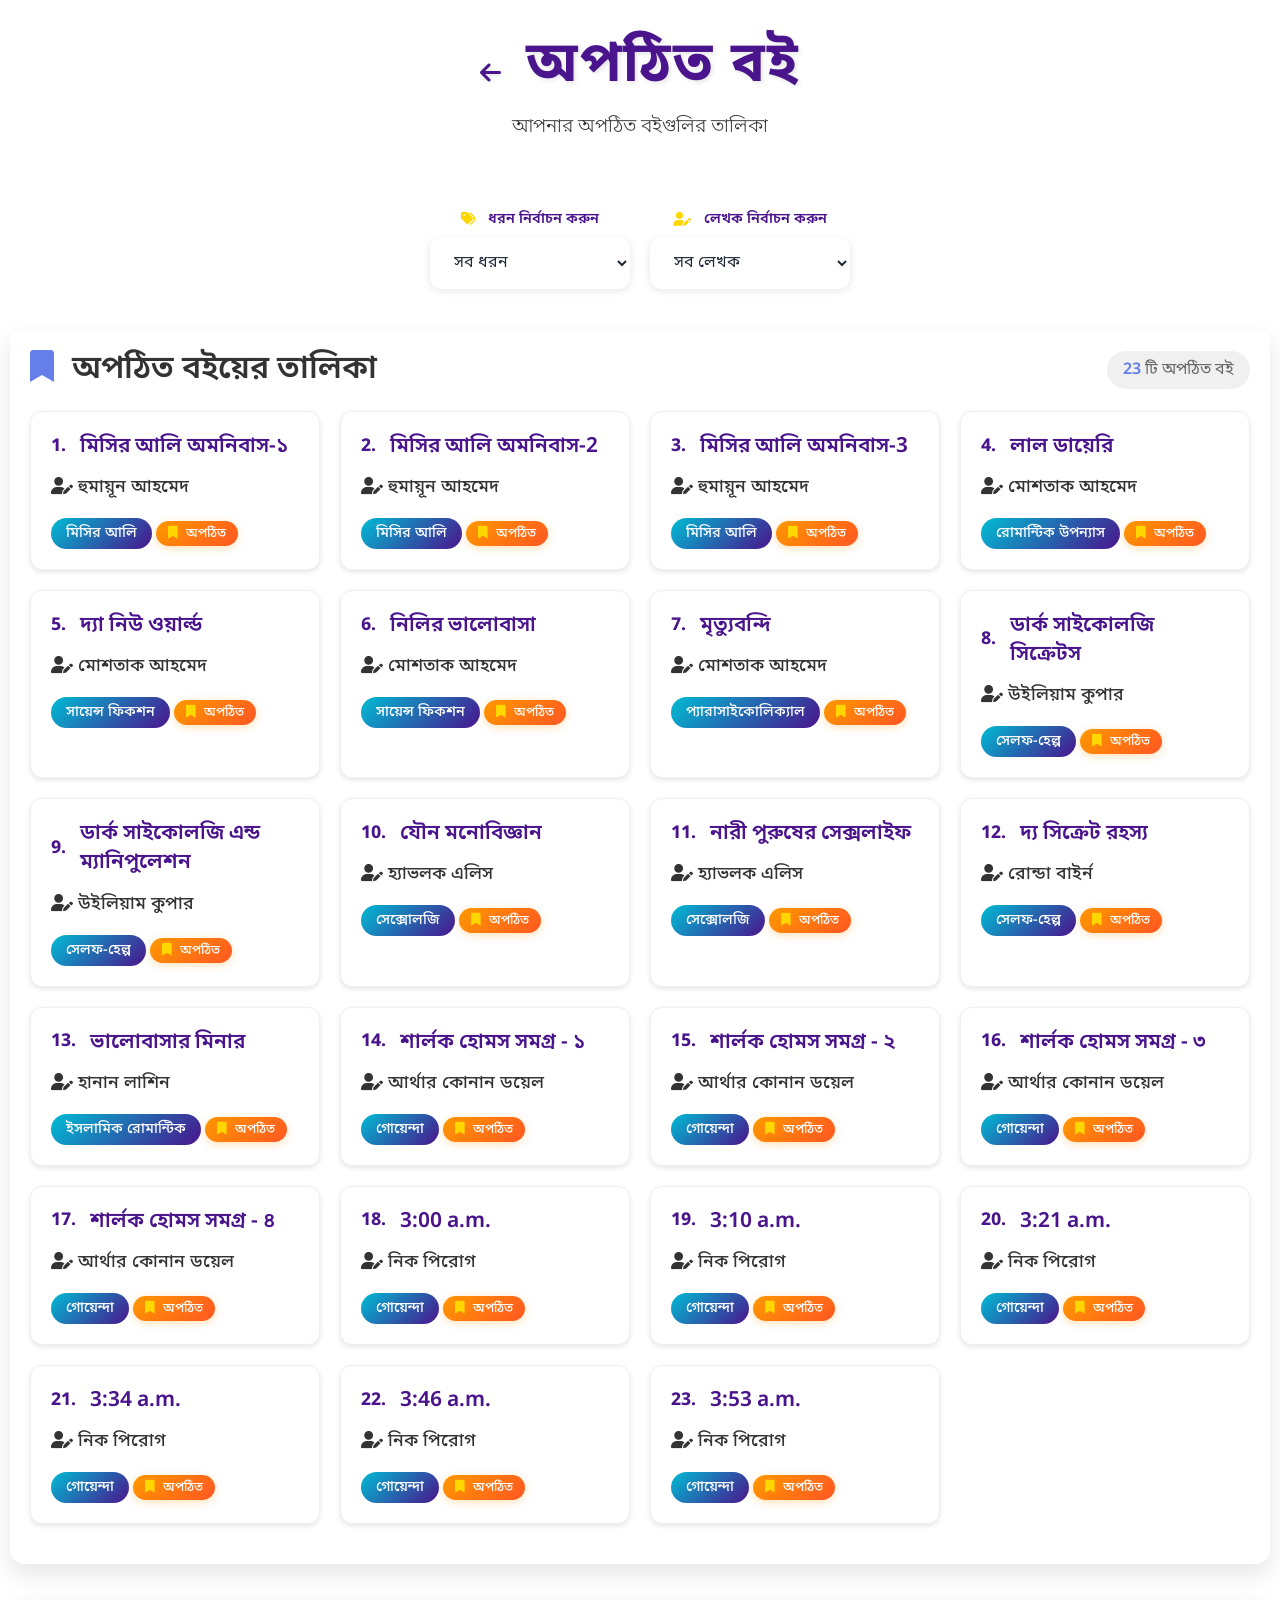
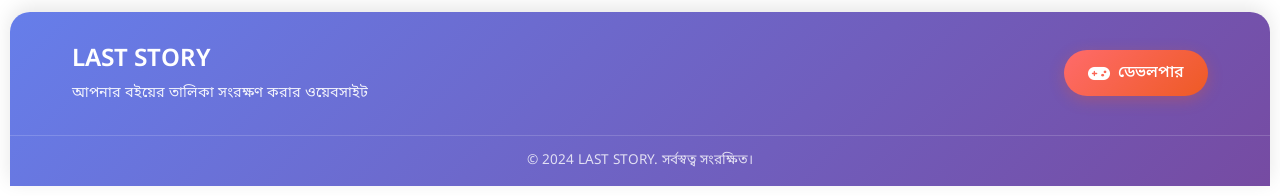
==== unread.html @ a029955f "Add files via upload" ====
<!DOCTYPE html>
<html lang="bn" translate="no">
<head>
    <meta charset="UTF-8">
    <meta name="viewport" content="width=device-width, initial-scale=1.0">
    <meta name="google" content="notranslate">
    <meta name="google-site-verification" content="notranslate">
    <meta name="theme-color" content="#6b46c1">
    <meta name="apple-mobile-web-app-capable" content="yes">
    <meta name="apple-mobile-web-app-status-bar-style" content="default">
    <meta name="apple-mobile-web-app-title" content="LAST STORY">
    <link rel="manifest" href="manifest.json">
    <link rel="apple-touch-icon" href="icons/icon-192x192.png">
    <title>LAST STORY</title>
    <link rel="stylesheet" href="style.css">
    <link href="https://fonts.googleapis.com/css2?family=Noto+Sans+Bengali:wght@300;400;500;600;700&display=swap" rel="stylesheet">
    <link rel="stylesheet" href="https://cdnjs.cloudflare.com/ajax/libs/font-awesome/6.0.0/css/all.min.css">
</head>
<body translate="no" class="notranslate">
    <div class="container notranslate">
        <!-- Header -->
        <header class="header">
            <h1 class="site-title">
                <a href="index.html" class="back-link">
                    <i class="fas fa-arrow-left"></i>
                </a>
                অপঠিত বই
            </h1>
            <p class="subtitle">আপনার অপঠিত বইগুলির তালিকা</p>
        </header>

        <!-- Filter Section -->
        <section class="filter-section">
            <div class="filter-container">
                <div class="filter-group">
                    <label for="genreFilter" class="filter-label">
                        <i class="fas fa-tags"></i>
                        ধরন নির্বাচন করুন
                    </label>
                    <select id="genreFilter" class="filter-select">
                        <option value="">সব ধরন</option>
                    </select>
                </div>

                <div class="filter-group">
                    <label for="authorFilter" class="filter-label">
                        <i class="fas fa-user-edit"></i>
                        লেখক নির্বাচন করুন
                    </label>
                    <select id="authorFilter" class="filter-select">
                        <option value="">সব লেখক</option>
                    </select>
                </div>
            </div>
        </section>

        <!-- Unread Book List Section -->
        <section class="book-section">
            <div class="book-header">
                <h2 class="section-title">
                    <i class="fas fa-bookmark"></i>
                    অপঠিত বইয়ের তালিকা
                </h2>
                <div class="book-count">
                    <span id="unreadBookCount">0</span> টি অপঠিত বই
                </div>
            </div>

            <div class="book-grid" id="unreadBookGrid">
                <!-- Unread books will be dynamically loaded here -->
            </div>

            <div class="no-books" id="noUnreadBooks" style="display: none;">
                <i class="fas fa-bookmark"></i>
                <p>কোন অপঠিত বই নেই</p>
            </div>
        </section>

        <!-- Footer -->
        <footer class="footer">
            <div class="footer-content">
                <div class="footer-section">
                    <h3>LAST STORY</h3>
                    <p>আপনার বইয়ের তালিকা সংরক্ষণ করার ওয়েবসাইট</p>
                </div>
                <div class="footer-section">
                    <a href="../games/index.html" class="developer-btn">
                        <i class="fas fa-gamepad"></i>
                        ডেভলপার
                    </a>
                </div>
            </div>
            <div class="footer-bottom">
                <p>&copy; 2024 LAST STORY. সর্বস্বত্ব সংরক্ষিত।</p>
            </div>
        </footer>
    </div>

    <script src="unreadbook.js"></script>
    <script src="unread-script.js"></script>
</body>
</html>
---- style.css ----
* {
    margin: 0;
    padding: 0;
    box-sizing: border-box;
}

.notranslate {
    -webkit-translate: none !important;
    -moz-translate: none !important;
    -ms-translate: none !important;
    -o-translate: none !important;
    translate: none !important;
}

body {
    font-family: 'Noto Sans Bengali', sans-serif;
    background: rgba(255, 255, 255, 0.95);
    min-height: 100vh;
    color: #333;
}

.container {
    max-width: 100%;
    margin: 0 auto;
    padding: 10px;
}

/* Header Styles */
.header {
    text-align: center;
    margin-bottom: 30px;
    padding: 20px 0;
}

.site-title {
    font-size: 3.5rem;
    font-weight: 700;
    color: #4A148C;
    text-shadow: 2px 2px 4px rgba(0,0,0,0.1);
    margin-bottom: 10px;
    letter-spacing: 2px;
    text-align: center;
}

.back-link {
    color: #4A148C;
    text-decoration: none;
    margin-right: 15px;
    font-size: 1.5rem;
    transition: all 0.3s ease;
}

.back-link:hover {
    color: #00BCD4;
    transform: scale(1.1);
}



.subtitle {
    font-size: 1.2rem;
    color: #333333;
    font-weight: 300;
}

/* Search Section */
.search-section {
    margin-bottom: 20px;
    padding: 20px;
}

.search-container {
    display: flex;
    justify-content: center;
}

.search-box {
    position: relative;
    width: 100%;
    max-width: 500px;
}

.search-icon {
    position: absolute;
    left: 20px;
    top: 50%;
    transform: translateY(-50%);
    color: #666;
    font-size: 1.2rem;
}

.search-input {
    width: 100%;
    padding: 18px 20px 18px 50px;
    border: none;
    border-radius: 12px;
    font-size: 1.1rem;
    font-family: 'Noto Sans Bengali', sans-serif;
    background: #ffffff;
    color: #1f2937;
    box-shadow: 0 2px 8px rgba(0,0,0,0.1);
    transition: all 0.3s ease;
}

.search-input:focus {
    outline: none;
    box-shadow: 0 4px 12px rgba(0,0,0,0.15);
}

/* Filter Section */
.filter-section {
    margin-bottom: 20px;
}

.filter-container {
    display: flex;
    gap: 20px;
    justify-content: center;
    flex-wrap: wrap;
    padding: 20px;
}

.unread-option {
    display: flex;
    justify-content: center;
    margin-top: 20px;
}

.unread-button {
    display: inline-flex;
    align-items: center;
    gap: 10px;
    background: linear-gradient(135deg, #00BCD4, #4A148C);
    color: white;
    padding: 12px 24px;
    border-radius: 25px;
    text-decoration: none;
    font-weight: 600;
    font-size: 1rem;
    transition: all 0.3s ease;
    box-shadow: 0 4px 15px rgba(0, 188, 212, 0.3);
}

.unread-button:hover {
    transform: translateY(-2px);
    box-shadow: 0 6px 20px rgba(0, 188, 212, 0.4);
}

.unread-button i {
    font-size: 1.1rem;
}

.filter-group {
    display: flex;
    flex-direction: column;
    align-items: center;
}

.filter-label {
    font-size: 0.9rem;
    color: #4A148C;
    margin-bottom: 8px;
    font-weight: 600;
    text-align: center;
    display: flex;
    align-items: center;
    gap: 8px;
}

.filter-label i {
    margin-right: 5px;
    color: #ffd700;
}

.filter-select {
    padding: 14px 20px;
    border: none;
    border-radius: 12px;
    font-size: 1rem;
    font-family: 'Noto Sans Bengali', sans-serif;
    background: #ffffff;
    color: #1f2937;
    box-shadow: 0 2px 8px rgba(0,0,0,0.1);
    cursor: pointer;
    transition: all 0.3s ease;
    min-width: 200px;
    position: relative;
}

.filter-select:focus {
    outline: none;
    box-shadow: 0 4px 12px rgba(0,0,0,0.15);
}

.filter-select:hover {
    box-shadow: 0 4px 12px rgba(0,0,0,0.15);
}

/* Book Section */
.book-section {
    background: rgba(255,255,255,0.9);
    border-radius: 15px;
    padding: 20px;
    box-shadow: 0 10px 25px rgba(0,0,0,0.1);
}

.book-header {
    display: flex;
    justify-content: space-between;
    align-items: center;
    margin-bottom: 20px;
    flex-wrap: wrap;
    gap: 15px;
}

.section-title {
    font-size: 2rem;
    color: #333;
    font-weight: 600;
}

.section-title i {
    margin-right: 10px;
    color: #667eea;
}

.book-count {
    font-size: 1rem;
    color: #666;
    background: #f0f0f0;
    padding: 8px 16px;
    border-radius: 20px;
}

.book-count span {
    font-weight: 600;
    color: #667eea;
}

/* Book Grid */
.book-grid {
    display: grid;
    grid-template-columns: repeat(auto-fill, minmax(280px, 1fr));
    gap: 20px;
    margin-bottom: 20px;
}

.book-card {
    background: #FFFFFF;
    border-radius: 12px;
    padding: 20px;
    box-shadow: 0px 2px 5px rgba(0,0,0,0.1);
    transition: all 0.3s ease;
    border: 1px solid #f0f0f0;
    position: relative;
}

.book-card:hover {
    transform: translateY(-2px);
    box-shadow: 0px 4px 10px rgba(0,0,0,0.15);
}



.book-title-container {
    display: flex;
    align-items: center;
    margin-bottom: 15px;
    gap: 10px;
}

.book-title {
    font-size: 1.3rem;
    font-weight: 600;
    color: #4A148C;
    margin: 0;
    line-height: 1.4;
}

.book-serial {
    display: inline-block;
    color: #4A148C;
    font-size: 1.1rem;
    font-weight: 700;
    margin-right: 4px;
    font-family: 'Noto Sans Bengali', sans-serif;
    line-height: 1;
    flex-shrink: 0;
}



.book-author {
    font-size: 1.1rem;
    color: #333333;
    margin-bottom: 12px;
    font-weight: 500;
}

.book-genre {
    display: inline-block;
    background: linear-gradient(135deg, #00BCD4, #4A148C);
    color: #fff;
    padding: 6px 15px;
    border-radius: 20px;
    font-size: 0.9rem;
    font-weight: 500;
}

.unread-status {
    display: inline-block;
    background: linear-gradient(135deg, #FF9800, #FF5722);
    color: white;
    padding: 4px 12px;
    border-radius: 15px;
    font-size: 0.8rem;
    font-weight: 500;
    margin-top: 10px;
    box-shadow: 0 2px 8px rgba(255, 152, 0, 0.3);
}

.unread-status i {
    margin-right: 5px;
    color: #FFD700;
}

/* No Books Message */
.no-books {
    text-align: center;
    padding: 60px 20px;
    color: #666;
}

.no-books i {
    font-size: 4rem;
    color: #ccc;
    margin-bottom: 20px;
}

.no-books p {
    font-size: 1.2rem;
}

/* Responsive Design */
@media (max-width: 1024px) {
    .book-grid {
        grid-template-columns: repeat(auto-fill, minmax(250px, 1fr));
        gap: 18px;
    }
    
    .book-card {
        padding: 18px;
    }
    
    .filter-container {
        gap: 20px;
    }
    
    .filter-select {
        min-width: 180px;
    }
    
    .book-serial {
        font-size: 1rem;
        margin-right: 4px;
    }
    
    .book-title-container {
        gap: 8px;
    }
}

@media (max-width: 768px) {
    .container {
        padding: 10px;
    }
    
    .site-title {
        font-size: 2.5rem;
        text-align: center;
    }
    
    .filter-container {
        flex-direction: row;
        align-items: center;
        gap: 15px;
    }
    
    .filter-select {
        min-width: 150px;
    }
    
    .unread-button {
        padding: 10px 20px;
        font-size: 0.9rem;
    }
    
    .book-header {
        flex-direction: column;
        text-align: center;
    }
    
    .book-grid {
        grid-template-columns: repeat(2, 1fr);
        gap: 15px;
    }
    
    .book-card {
        padding: 15px;
    }
    
    .book-serial {
        font-size: 1rem;
        margin-right: 3px;
    }
    
    .book-genre {
        font-size: 0.85rem;
        padding: 5px 12px;
        border-radius: 6px;
    }
    
    .book-title-container {
        gap: 8px;
    }
}

@media (max-width: 480px) {
    .site-title {
        font-size: 2rem;
        text-align: center;
    }
    
    .search-input {
        padding: 15px 20px 15px 45px;
        font-size: 1rem;
    }
    
    .book-section {
        padding: 15px;
    }
    
    .filter-container {
        flex-direction: row;
        gap: 10px;
    }
    
    .filter-select {
        min-width: 120px;
        font-size: 0.9rem;
    }
    
    .unread-button {
        padding: 8px 16px;
        font-size: 0.85rem;
    }
    
    .book-grid {
        grid-template-columns: repeat(2, 1fr);
        gap: 12px;
    }
    
    .book-card {
        padding: 12px;
    }
    
    .book-title {
        margin-top: 8px;
        font-size: 1.1rem;
    }
    
    .book-author {
        font-size: 1rem;
    }
    
    .book-serial {
        font-size: 0.9rem;
        margin-right: 2px;
    }
    
    .book-genre {
        font-size: 0.8rem;
        padding: 4px 10px;
        border-radius: 5px;
    }
    
    .book-title-container {
        gap: 6px;
    }
}

/* Footer Styles */
.footer {
    background: linear-gradient(135deg, #667eea 0%, #764ba2 100%);
    color: white;
    padding: 2rem 0 1rem;
    margin-top: 3rem;
    border-radius: 20px 20px 0 0;
    box-shadow: 0 -5px 20px rgba(0, 0, 0, 0.1);
}

.footer-content {
    display: flex;
    justify-content: space-between;
    align-items: center;
    max-width: 1200px;
    margin: 0 auto;
    padding: 0 2rem;
    flex-wrap: wrap;
    gap: 2rem;
}

.footer-section h3 {
    font-size: 1.5rem;
    margin-bottom: 0.5rem;
    font-weight: 600;
}

.footer-section p {
    opacity: 0.9;
    font-size: 0.9rem;
}

.developer-btn {
    display: inline-flex;
    align-items: center;
    gap: 0.5rem;
    background: linear-gradient(135deg, #ff6b6b, #ee5a24);
    color: white;
    padding: 0.75rem 1.5rem;
    border-radius: 25px;
    text-decoration: none;
    font-weight: 500;
    transition: all 0.3s ease;
    box-shadow: 0 4px 15px rgba(238, 90, 36, 0.3);
}

.developer-btn:hover {
    transform: translateY(-2px);
    box-shadow: 0 6px 20px rgba(238, 90, 36, 0.4);
}

.developer-btn i {
    font-size: 1.1rem;
}

.footer-bottom {
    text-align: center;
    margin-top: 2rem;
    padding-top: 1rem;
    border-top: 1px solid rgba(255, 255, 255, 0.2);
    opacity: 0.8;
    font-size: 0.85rem;
}

/* Footer Responsive */
@media (max-width: 768px) {
    .footer-content {
        flex-direction: column;
        text-align: center;
        gap: 1.5rem;
    }
    
    .footer {
        padding: 1.5rem 0 1rem;
        margin-top: 2rem;
    }
}

@media (max-width: 480px) {
    .footer-content {
        padding: 0 1rem;
    }
    
    .developer-btn {
        padding: 0.6rem 1.2rem;
        font-size: 0.9rem;
    }
}
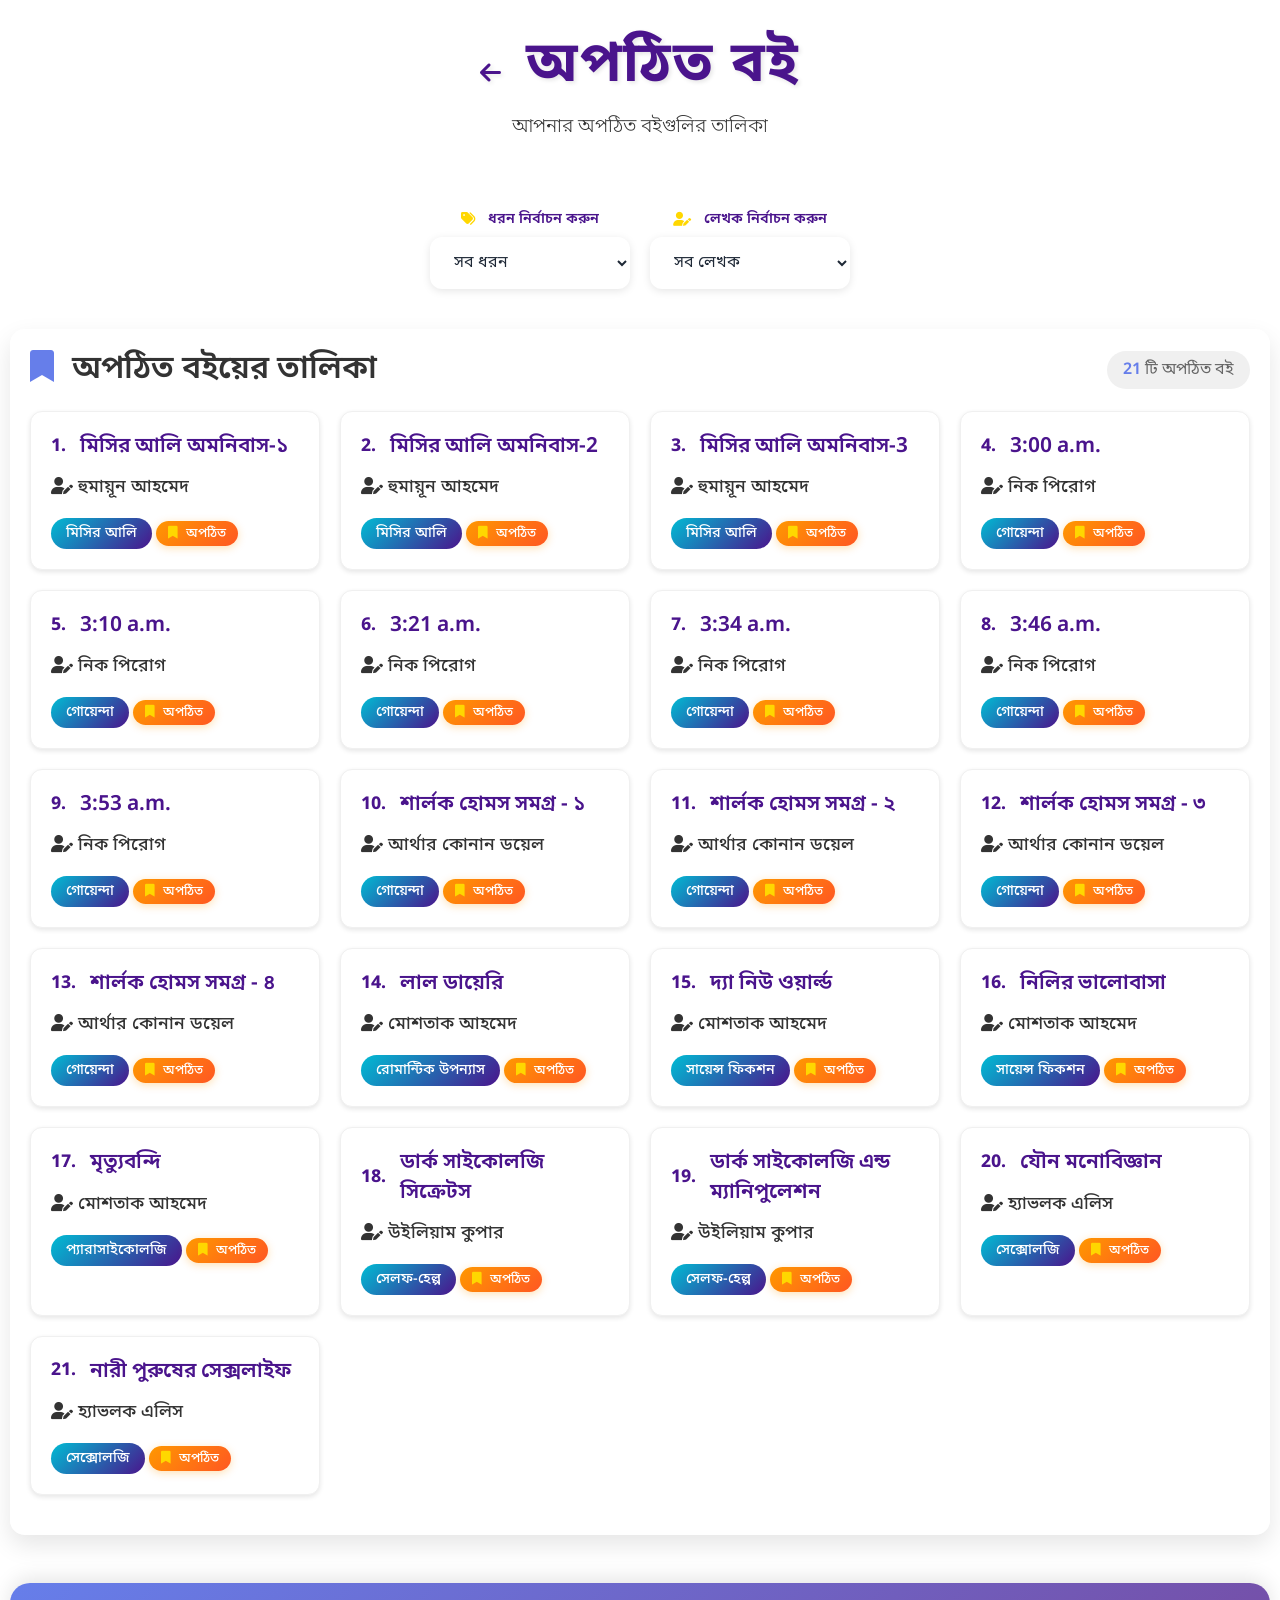
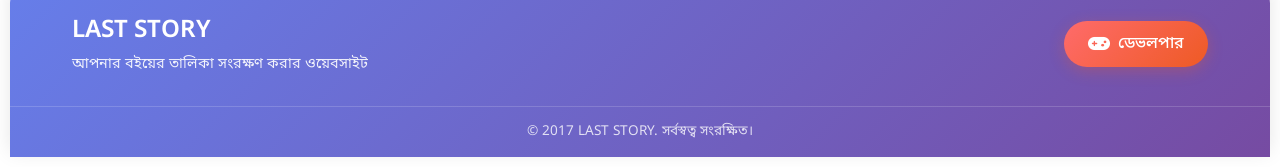
==== commit 8ff6897b: "Update unread.html" ====
--- a/unread.html
+++ b/unread.html
@@ -91,7 +91,7 @@
                 </div>
             </div>
             <div class="footer-bottom">
-                <p>&copy; 2024 LAST STORY. সর্বস্বত্ব সংরক্ষিত।</p>
+                <p>&copy; 2017 LAST STORY. সর্বস্বত্ব সংরক্ষিত।</p>
             </div>
         </footer>
     </div>
@@ -101,3 +101,4 @@
 </body>
 </html>
 
+
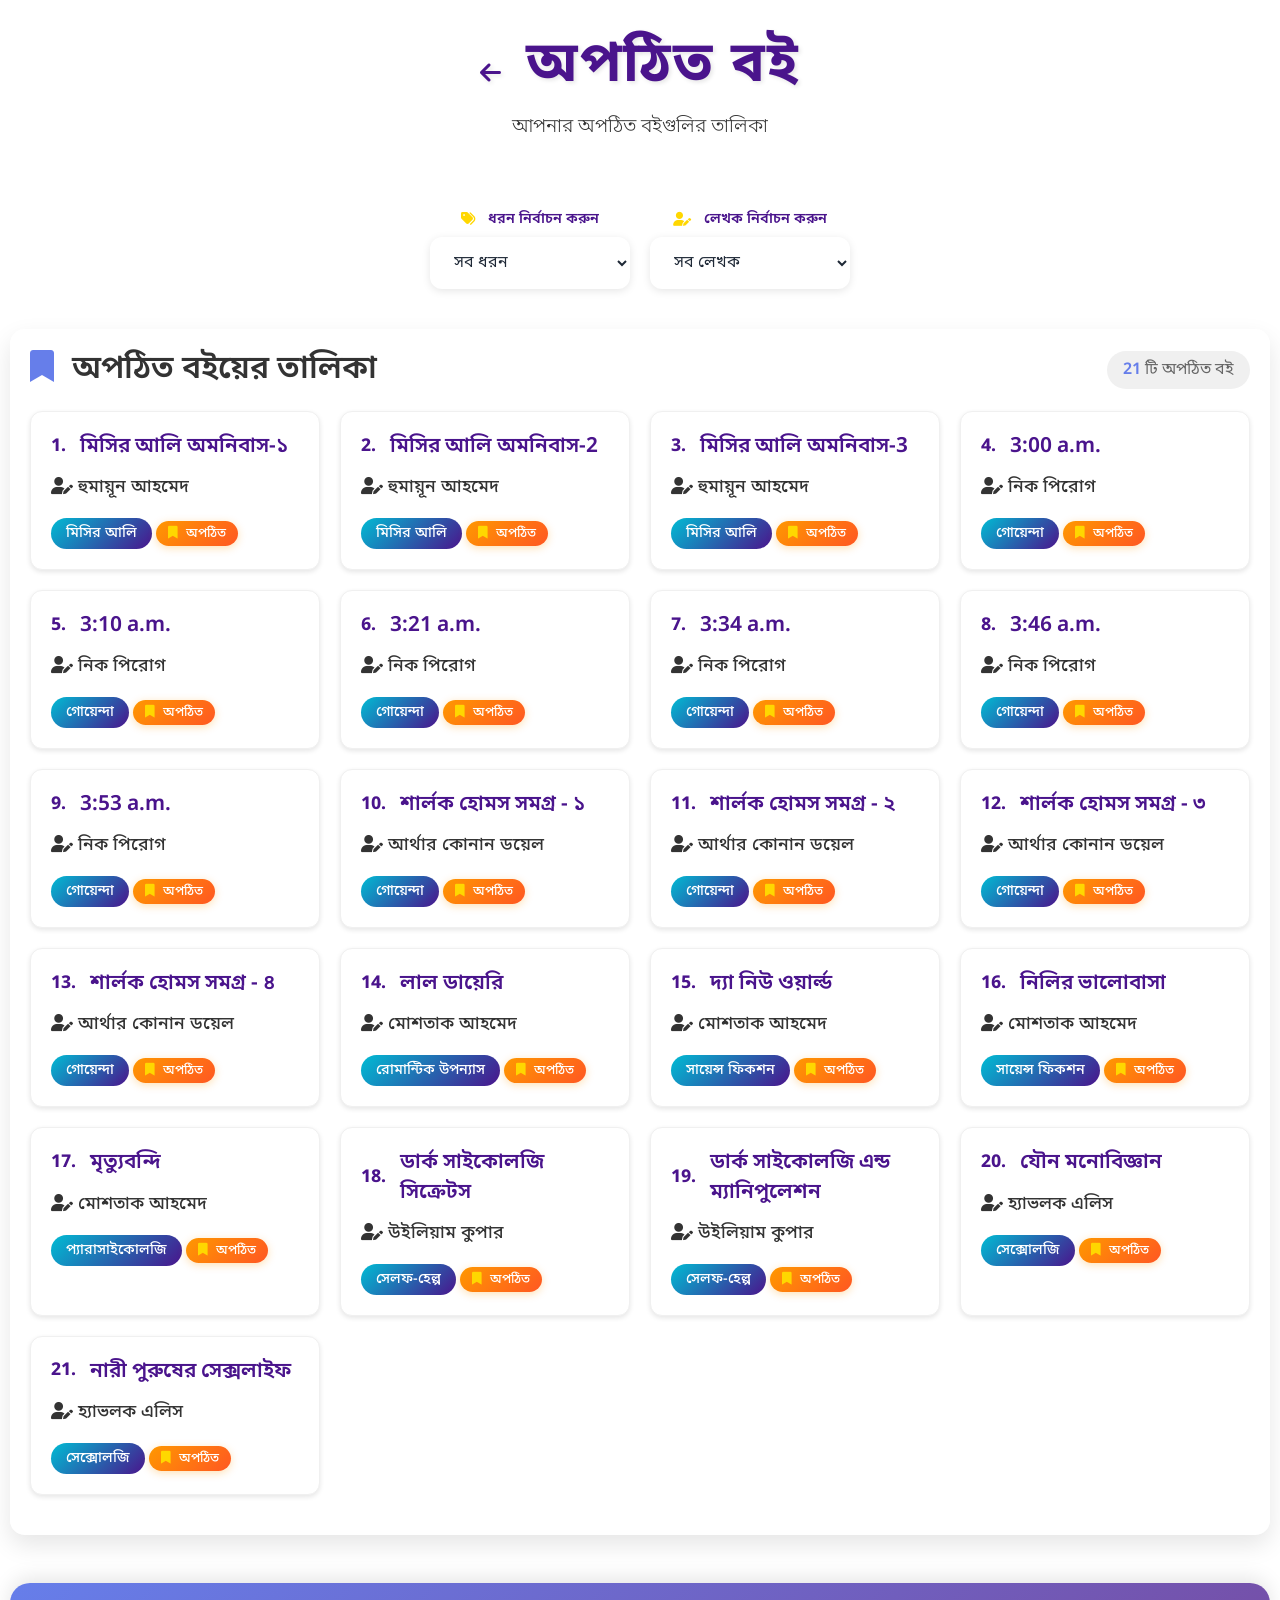
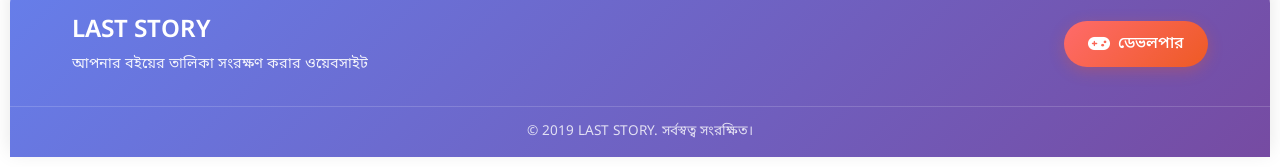
==== commit b459941c: "Add files via upload" ====
--- a/unread.html
+++ b/unread.html
@@ -1,5 +1,6 @@
 <!DOCTYPE html>
 <html lang="bn" translate="no">
+
 <head>
     <meta charset="UTF-8">
     <meta name="viewport" content="width=device-width, initial-scale=1.0">
@@ -10,14 +11,16 @@
     <meta name="apple-mobile-web-app-status-bar-style" content="default">
     <meta name="apple-mobile-web-app-title" content="LAST STORY">
     <link rel="manifest" href="manifest.json">
-    <link rel="apple-touch-icon" href="icons/icon-192x192.png">
+    <link rel="apple-touch-icon" href="icon-192.png">
     <title>LAST STORY</title>
     <link rel="stylesheet" href="style.css">
-    <link href="https://fonts.googleapis.com/css2?family=Noto+Sans+Bengali:wght@300;400;500;600;700&display=swap" rel="stylesheet">
+    <link href="https://fonts.googleapis.com/css2?family=Noto+Sans+Bengali:wght@300;400;500;600;700&display=swap"
+        rel="stylesheet">
     <link rel="stylesheet" href="https://cdnjs.cloudflare.com/ajax/libs/font-awesome/6.0.0/css/all.min.css">
 </head>
-<body translate="no" class="notranslate">
-    <div class="container notranslate">
+
+<body>
+    <div class="container">
         <!-- Header -->
         <header class="header">
             <h1 class="site-title">
@@ -84,14 +87,14 @@
                     <p>আপনার বইয়ের তালিকা সংরক্ষণ করার ওয়েবসাইট</p>
                 </div>
                 <div class="footer-section">
-                    <a href="../games/index.html" class="developer-btn">
+                    <a href="games/index.html" class="developer-btn">
                         <i class="fas fa-gamepad"></i>
                         ডেভলপার
                     </a>
                 </div>
             </div>
             <div class="footer-bottom">
-                <p>&copy; 2017 LAST STORY. সর্বস্বত্ব সংরক্ষিত।</p>
+                <p>&copy; 2019 LAST STORY. সর্বস্বত্ব সংরক্ষিত।</p>
             </div>
         </footer>
     </div>
@@ -99,6 +102,5 @@
     <script src="unreadbook.js"></script>
     <script src="unread-script.js"></script>
 </body>
-</html>
 
-
+</html>
--- a/style.css
+++ b/style.css
@@ -2,14 +2,6 @@
     margin: 0;
     padding: 0;
     box-sizing: border-box;
-}
-
-.notranslate {
-    -webkit-translate: none !important;
-    -moz-translate: none !important;
-    -ms-translate: none !important;
-    -o-translate: none !important;
-    translate: none !important;
 }
 
 body {
@@ -54,8 +46,6 @@
     color: #00BCD4;
     transform: scale(1.1);
 }
-
-
 
 .subtitle {
     font-size: 1.2rem;
@@ -260,7 +250,10 @@
     box-shadow: 0px 4px 10px rgba(0,0,0,0.15);
 }
 
-
+.book-card:active {
+    transform: scale(0.95);
+    transition: transform 0.15s ease;
+}
 
 .book-title-container {
     display: flex;
@@ -287,8 +280,6 @@
     line-height: 1;
     flex-shrink: 0;
 }
-
-
 
 .book-author {
     font-size: 1.1rem;
